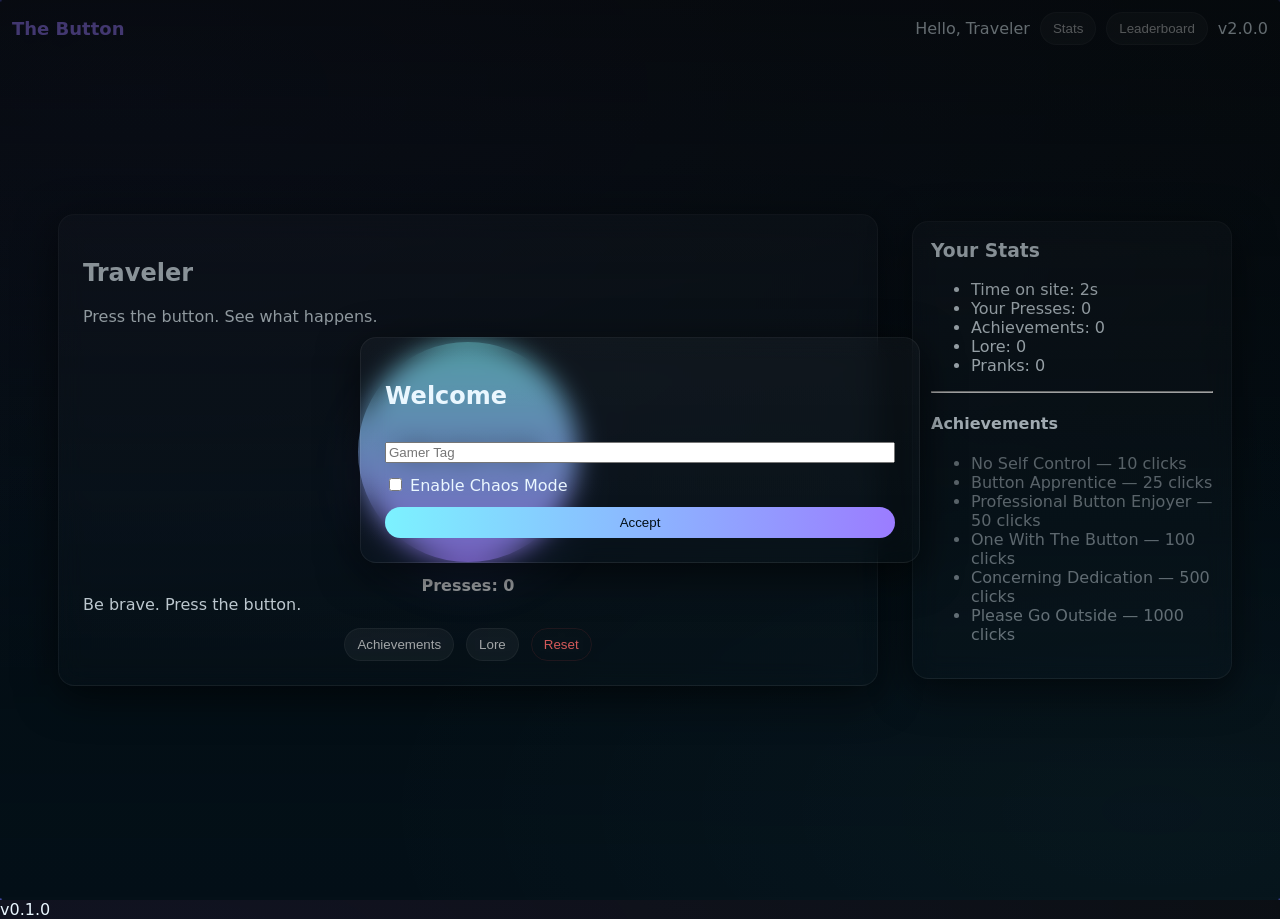
==== achievements.html @ 92d1f746 "bug fixes and added indapendet achivements page" ====
<!doctype html>
<html lang="en">
<head>
  <meta charset="utf-8" />
  <meta name="viewport" content="width=device-width, initial-scale=1" />
  <title>The Button — Press If You Dare</title>
  <link rel="stylesheet" href="style.css" />
</head>

<body>
  <canvas id="particles"></canvas>

  <header class="topbar">
    <div class="brand">The Button</div>
    <div class="stats-mini">
      <span id="visitor-greeting">Welcome.</span>
      <button id="open-stats" class="pill">Stats</button>
      <button id="open-leaderboard" class="pill">
      Leaderboard
      </button>
      <span id="version-display"></span>
    </div>
  </header>

  <main class="stage">
    <section class="center-card">
      <div class="glass card">

        <h1 id="gamer-tag-display">Welcome</h1>
        <p id="subtext">Press the button. See what happens.</p>

        <div class="button-wrap">
          <button id="the-button" class="giant">THE BUTTON</button>
          <div class="counter">Presses: <span id="count">0</span></div>
        </div>

        <div id="message-box">Be brave. Press the button.</div>

        <div class="controls">
          <button id="achievements-toggle" class="pill">Achievements</button>
          <button id="lore-toggle" class="pill">Lore</button>
          <button id="reset" class="pill danger">Reset</button>
        </div>

      </div>
    </section>

    <!-- LOCAL stats only (NOT global) -->
    <aside class="panel">
      <div class="glass side-card">
        <h3>Your Stats</h3>

        <ul>
          <li>Time on site: <span id="stat-time">0s</span></li>
          <li>Your Presses: <span id="stat-presses">0</span></li>
          <li>Achievements: <span id="stat-achievements">0</span></li>
          <li>Lore: <span id="stat-lore">0</span></li>
          <li>Pranks: <span id="stat-pranks">0</span></li>
        </ul>

        <hr />

        <div id="achievements-panel">
          <h4>Achievements</h4>
          <ul id="achievements-list"></ul>
        </div>

        <div id="lore-panel" class="hidden">
          <h4>Lore</h4>
          <div id="lore-list"></div>
        </div>
      </div>
    </aside>

  </main>

  <div id="toast-area"></div>

  <!-- onboarding -->
  <div id="onboard" class="modal">
    <div class="modal-card glass">
      <h2>Welcome</h2>

      <input id="gamer-tag" placeholder="Gamer Tag" maxlength="32" />

      <label>
        <input id="humor-toggle" type="checkbox" />
        Enable Chaos Mode
      </label>

      <button id="accept-onboard" class="pill primary">
        Accept
      </button>
    </div>
  </div>

  <footer>
    <div id="version-display">v0.1.0</div>
  </footer>

  <script src="script.js"></script>
</body>
</html>
---- style.css ----
/* Complete replacement: polished glassmorphism stylesheet for The Button */
:root{
  --bg:#0b0f14;
  --glass: rgba(255,255,255,0.05);
  --glass-2: rgba(255,255,255,0.03);
  --accent:#7cf2ff;
  --accent-2:#9b7cff;
  --neon:#00e6a8;
  --muted:rgba(255,255,255,0.75);
  --danger:#ff6b6b;
  --glass-border: rgba(255,255,255,0.06);
  --card-blur:10px;
}
*{box-sizing:border-box}
html,body{height:100%}
body{
  margin:0;
  background: radial-gradient(1200px 600px at 10% 10%, rgba(123,92,255,0.06), transparent),
              radial-gradient(800px 400px at 90% 90%, rgba(124,242,255,0.03), transparent),
              linear-gradient(180deg,var(--bg),#041018 60%);
  color:#eaf7ff;
  font-family: Inter, ui-sans-serif, system-ui, -apple-system, 'Segoe UI', Roboto, 'Helvetica Neue', Arial;
  -webkit-font-smoothing:antialiased;
  -moz-osx-font-smoothing:grayscale;
  overflow:hidden;
}
.topbar{position:fixed;top:12px;left:12px;right:12px;display:flex;justify-content:space-between;align-items:center;z-index:40}
.brand{font-weight:700;font-size:18px;color:var(--accent-2);text-shadow:0 6px 24px rgba(155,124,255,0.06)}
.stats-mini{display:flex;gap:10px;align-items:center}
.pill{background:var(--glass);border:1px solid var(--glass-border);color:var(--muted);padding:8px 12px;border-radius:999px;backdrop-filter:blur(var(--card-blur));cursor:pointer}
.pill.primary{background:linear-gradient(90deg,var(--accent),var(--accent-2));color:#031018;border:none}
.pill.danger{background:transparent;border:1px solid rgba(255,80,80,0.12);color:var(--danger)}

.stage{display:flex;height:100vh;width:100vw;align-items:center;justify-content:center;padding:48px;gap:24px}
.center-card{flex:1;display:flex;align-items:center;justify-content:center}
.glass{background:linear-gradient(180deg,rgba(255,255,255,0.03),rgba(255,255,255,0.01));border-radius:16px;padding:24px;border:1px solid var(--glass-border);box-shadow:0 10px 40px rgba(0,0,0,0.6);backdrop-filter:blur(12px)}
.card{max-width:820px;width:100%}
.lead h1{margin:0;font-size:28px;letter-spacing:0.4px}
.lead p{margin:6px 0 18px;color:var(--muted)}
.button-wrap{display:flex;flex-direction:column;align-items:center;gap:14px}
.giant{ --size:220px; width:var(--size); height:var(--size); border-radius:50%; border:none; cursor:pointer; font-weight:800; font-size:20px; letter-spacing:2px; color:#031018; background:linear-gradient(180deg,var(--accent),var(--accent-2)); box-shadow:0 20px 50px rgba(124,118,255,0.12), inset 0 -6px 18px rgba(0,0,0,0.12); transition:transform 220ms cubic-bezier(.2,.9,.2,1), box-shadow 220ms; display:flex;align-items:center;justify-content:center}
.giant:active{transform:scale(.98)}
.counter{color:var(--muted);font-weight:600}
.message-box{margin-top:18px;padding:12px;border-radius:12px;background:var(--glass-2);color:var(--muted);min-height:48px;display:flex;align-items:center;justify-content:center}
.controls{display:flex;gap:12px;justify-content:center;margin-top:14px}

.panel{width:320px;max-width:36vw;height:72vh;display:flex;align-items:center}
.panel.hidden{display:none}

/* when body.panel-open is set, ensure panel is visible and animate */
body.panel-open .panel{display:flex;animation:slideIn 260ms ease;}
@keyframes slideIn{from{transform:translateX(12px);opacity:0}to{transform:none;opacity:1}}

/* Boss modal centering override */
.modal.boss{display:flex;align-items:center;justify-content:center}
.modal.boss .modal-card{max-width:640px;width:94vw}
.side-card{width:100%;padding:18px;overflow:auto}
.side-card h3{margin-top:0}
.global-stats{list-style:none;padding:0;margin:0 0 12px 0;color:var(--muted)}
.achievements-list{list-style:none;padding:0;margin:0;display:grid;grid-template-columns:1fr 1fr;gap:8px}
.achievements-list li{background:linear-gradient(90deg,rgba(255,255,255,0.02),transparent);padding:8px;border-radius:8px;font-size:13px;color:var(--muted)}
.lore-list{max-height:220px;overflow:auto;padding:8px;border-radius:8px;background:rgba(255,255,255,0.02)}
.panel-section{margin-top:12px}

#toast-area{position:fixed;right:20px;bottom:20px;display:flex;flex-direction:column;gap:10px;z-index:80}
.toast{background:linear-gradient(90deg,#071018,rgba(255,255,255,0.02));padding:12px 16px;border-radius:10px;color:#dff7ff;border:1px solid rgba(255,255,255,0.04);box-shadow:0 8px 30px rgba(0,0,0,0.5)}

.modal{position:fixed;inset:0;display:flex;align-items:center;justify-content:center;background:linear-gradient(180deg,rgba(2,6,8,0.6),transparent);z-index:90}
.modal-card{width:min(560px,94vw);display:flex;flex-direction:column;gap:12px}
.field{display:flex;flex-direction:column;gap:6px}
.field input[type="text"], .field input[type="email"], .field input[type="password"], .field input{padding:10px;border-radius:10px;border:1px solid rgba(255,255,255,0.04);background:rgba(255,255,255,0.02);color:var(--muted)}
.label{font-weight:700}
.desc{font-size:13px;color:var(--muted)}
.modal-actions{display:flex;justify-content:flex-end;margin-top:6px}

.hidden{display:none}

/* Particles canvas full screen behind UI */
#particles{position:fixed;inset:0;z-index:0}

/* DVD logo used in DVD Mode */
.dvd-logo{position:fixed;z-index:1000;width:120px;height:60px;display:flex;align-items:center;justify-content:center;background:linear-gradient(90deg,var(--accent),var(--accent-2));color:#021018;font-weight:800;border-radius:8px}

/* Responsive */
@media (max-width:900px){
  .panel{display:none}
  .giant{ --size:180px}
  .topbar{padding:10px}
}

@media (max-width:480px){
  .giant{ --size:140px}
  .lead h1{font-size:20px}
  .card{padding:16px}
}

.footer{position:fixed;left:12px;right:12px;bottom:12px;display:flex;justify-content:flex-end;z-index:60}
.version{background:rgba(255,255,255,0.02);padding:6px 10px;border-radius:8px;border:1px solid rgba(255,255,255,0.04);color:var(--muted);font-size:13px}

/* Global statistics floating panel */
#global-stats-panel{backdrop-filter:blur(8px);border:1px solid var(--glass-border);padding:14px;border-radius:12px;box-shadow:0 10px 40px rgba(0,0,0,0.6)}
#global-stats-panel ul{list-style:none;margin:0;padding:0}
#global-stats-panel li{padding:8px 4px;border-bottom:1px solid rgba(255,255,255,0.02);display:flex;justify-content:space-between}
.num-animate{transition:all 420ms cubic-bezier(.2,.9,.2,1);transform-origin:right center}
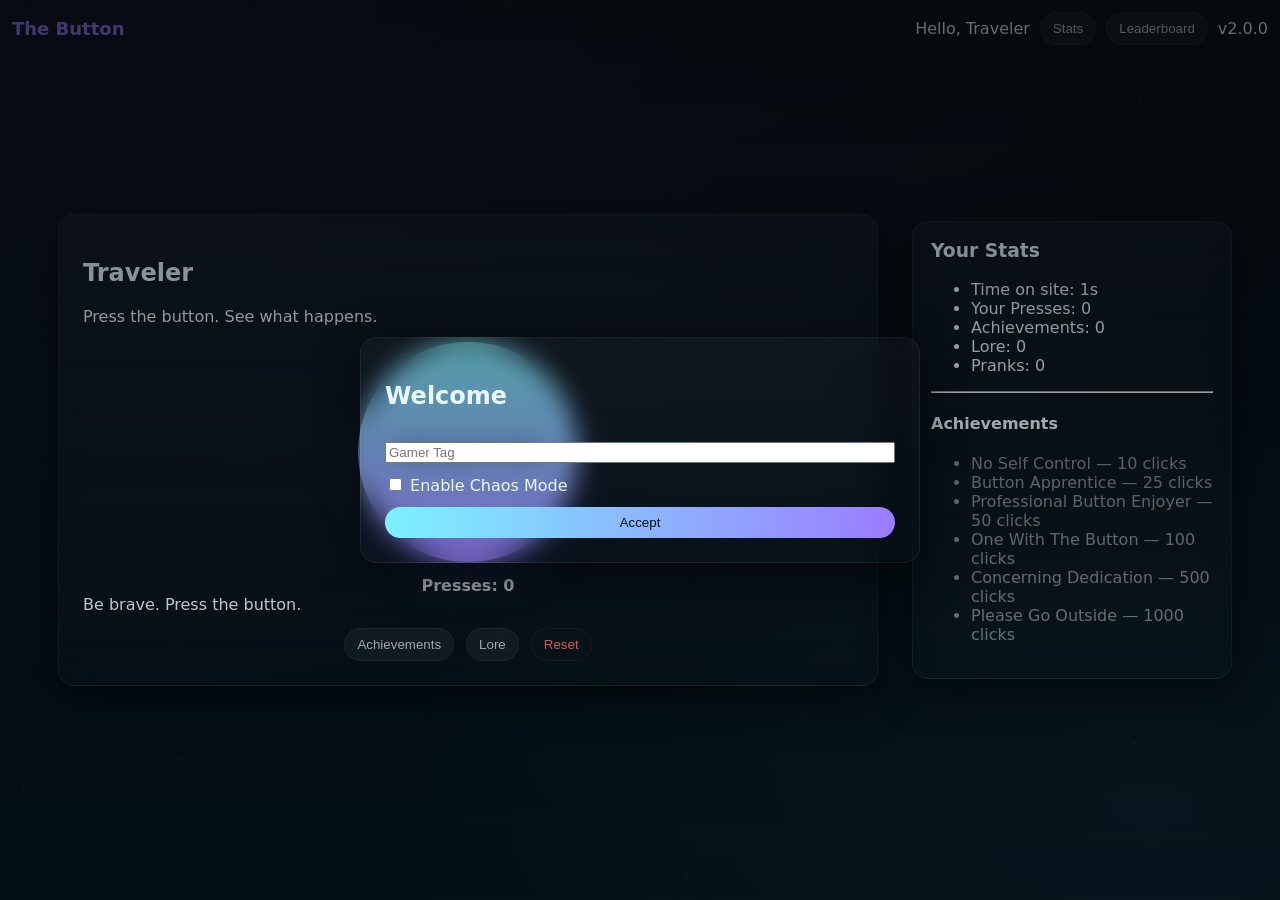
==== commit 1f82cead: "finnaly codex update and hopefully it works" ====
--- a/achievements.html
+++ b/achievements.html
@@ -94,10 +94,6 @@
     </div>
   </div>
 
-  <footer>
-    <div id="version-display">v0.1.0</div>
-  </footer>
-
   <script src="script.js"></script>
 </body>
-</html>+</html>
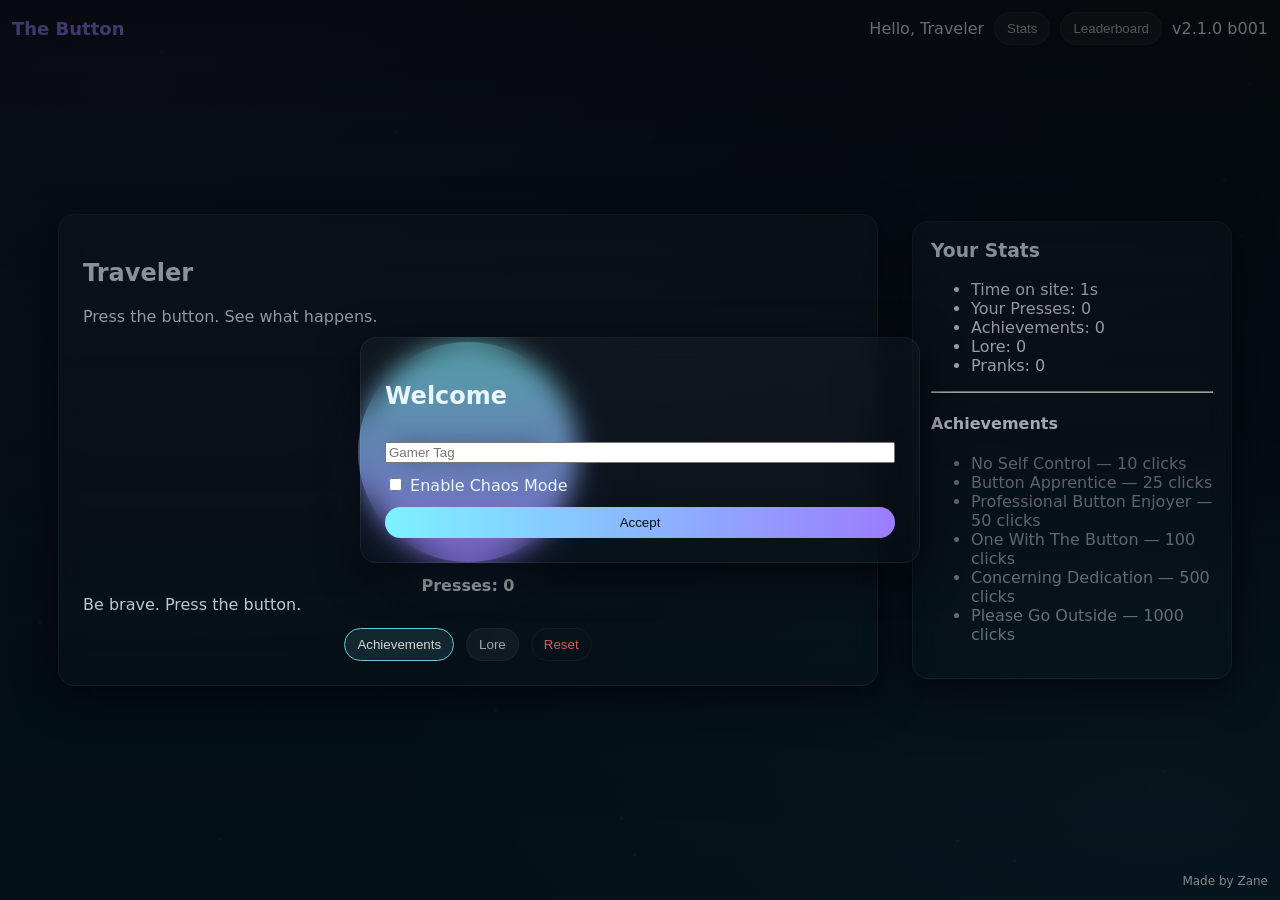
==== commit 4a811b8a: "fixed the buttons" ====
--- a/achievements.html
+++ b/achievements.html
@@ -36,9 +36,9 @@
 
         <div id="message-box">Be brave. Press the button.</div>
 
-        <div class="controls">
-          <button id="achievements-toggle" class="pill">Achievements</button>
-          <button id="lore-toggle" class="pill">Lore</button>
+        <div class="controls" role="tablist" aria-label="Collection view">
+          <button id="achievements-toggle" class="pill active" role="tab" aria-controls="achievements-panel" aria-selected="true">Achievements</button>
+          <button id="lore-toggle" class="pill" role="tab" aria-controls="lore-panel" aria-selected="false">Lore</button>
           <button id="reset" class="pill danger">Reset</button>
         </div>
 
@@ -76,6 +76,10 @@
 
   <div id="toast-area"></div>
 
+  <footer class="footer">
+    <span class="creator-credit">Made by Zane</span>
+  </footer>
+
   <!-- onboarding -->
   <div id="onboard" class="modal">
     <div class="modal-card glass">
--- a/style.css
+++ b/style.css
@@ -30,6 +30,7 @@
 .pill{background:var(--glass);border:1px solid var(--glass-border);color:var(--muted);padding:8px 12px;border-radius:999px;backdrop-filter:blur(var(--card-blur));cursor:pointer}
 .pill.primary{background:linear-gradient(90deg,var(--accent),var(--accent-2));color:#031018;border:none}
 .pill.danger{background:transparent;border:1px solid rgba(255,80,80,0.12);color:var(--danger)}
+.pill.active{border-color:var(--accent);color:#fff;background:rgba(124,242,255,0.12)}
 
 .stage{display:flex;height:100vh;width:100vw;align-items:center;justify-content:center;padding:48px;gap:24px}
 .center-card{flex:1;display:flex;align-items:center;justify-content:center}
@@ -85,17 +86,21 @@
 @media (max-width:900px){
   .panel{display:none}
   .giant{ --size:180px}
-  .topbar{padding:10px}
+  .topbar{padding:10px;align-items:flex-start}
+  .stats-mini{justify-content:flex-end;flex-wrap:wrap}
 }
 
 @media (max-width:480px){
   .giant{ --size:140px}
   .lead h1{font-size:20px}
   .card{padding:16px}
+  #visitor-greeting{display:none}
+  #version-display{width:100%;text-align:right;font-size:12px}
 }
 
-.footer{position:fixed;left:12px;right:12px;bottom:12px;display:flex;justify-content:flex-end;z-index:60}
+.footer{position:fixed;left:12px;right:12px;bottom:12px;display:flex;justify-content:flex-end;z-index:60;pointer-events:none}
 .version{background:rgba(255,255,255,0.02);padding:6px 10px;border-radius:8px;border:1px solid rgba(255,255,255,0.04);color:var(--muted);font-size:13px}
+.creator-credit{color:rgba(255,255,255,0.5);font-size:12px}
 
 /* Global statistics floating panel */
 #global-stats-panel{backdrop-filter:blur(8px);border:1px solid var(--glass-border);padding:14px;border-radius:12px;box-shadow:0 10px 40px rgba(0,0,0,0.6)}
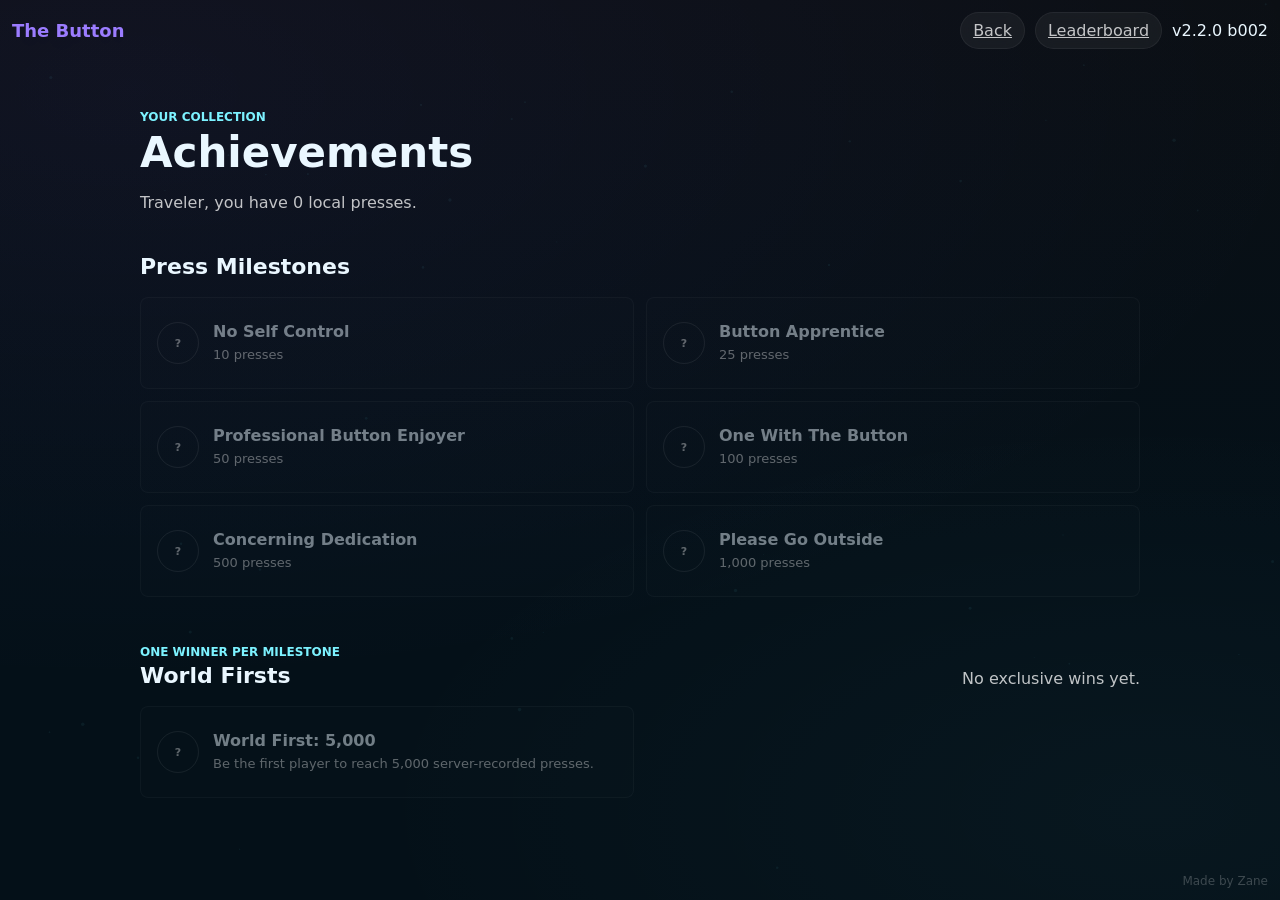
==== commit 370d51a0: "fixed achevements and added the milestones" ====
--- a/achievements.html
+++ b/achievements.html
@@ -3,75 +3,44 @@
 <head>
   <meta charset="utf-8" />
   <meta name="viewport" content="width=device-width, initial-scale=1" />
-  <title>The Button — Press If You Dare</title>
+  <title>The Button - Achievements</title>
   <link rel="stylesheet" href="style.css" />
 </head>
 
-<body>
+<body class="achievements-page">
   <canvas id="particles"></canvas>
 
   <header class="topbar">
-    <div class="brand">The Button</div>
+    <a href="index.html" class="brand">The Button</a>
     <div class="stats-mini">
-      <span id="visitor-greeting">Welcome.</span>
-      <button id="open-stats" class="pill">Stats</button>
-      <button id="open-leaderboard" class="pill">
-      Leaderboard
-      </button>
+      <a href="index.html" class="pill">Back</a>
+      <a href="leaderboard.html" class="pill">Leaderboard</a>
       <span id="version-display"></span>
     </div>
   </header>
 
-  <main class="stage">
-    <section class="center-card">
-      <div class="glass card">
+  <main class="achievements-main">
+    <header class="achievements-heading">
+      <p class="eyebrow">Your collection</p>
+      <h1>Achievements</h1>
+      <p id="achievement-summary" class="muted">Loading your progress...</p>
+    </header>
 
-        <h1 id="gamer-tag-display">Welcome</h1>
-        <p id="subtext">Press the button. See what happens.</p>
-
-        <div class="button-wrap">
-          <button id="the-button" class="giant">THE BUTTON</button>
-          <div class="counter">Presses: <span id="count">0</span></div>
-        </div>
-
-        <div id="message-box">Be brave. Press the button.</div>
-
-        <div class="controls" role="tablist" aria-label="Collection view">
-          <button id="achievements-toggle" class="pill active" role="tab" aria-controls="achievements-panel" aria-selected="true">Achievements</button>
-          <button id="lore-toggle" class="pill" role="tab" aria-controls="lore-panel" aria-selected="false">Lore</button>
-          <button id="reset" class="pill danger">Reset</button>
-        </div>
-
-      </div>
+    <section aria-labelledby="standard-title">
+      <h2 id="standard-title">Press Milestones</h2>
+      <div id="standard-achievements" class="achievement-grid"></div>
     </section>
 
-    <!-- LOCAL stats only (NOT global) -->
-    <aside class="panel">
-      <div class="glass side-card">
-        <h3>Your Stats</h3>
-
-        <ul>
-          <li>Time on site: <span id="stat-time">0s</span></li>
-          <li>Your Presses: <span id="stat-presses">0</span></li>
-          <li>Achievements: <span id="stat-achievements">0</span></li>
-          <li>Lore: <span id="stat-lore">0</span></li>
-          <li>Pranks: <span id="stat-pranks">0</span></li>
-        </ul>
-
-        <hr />
-
-        <div id="achievements-panel">
-          <h4>Achievements</h4>
-          <ul id="achievements-list"></ul>
+    <section aria-labelledby="world-first-title">
+      <div class="section-heading">
+        <div>
+          <p class="eyebrow">One winner per milestone</p>
+          <h2 id="world-first-title">World Firsts</h2>
         </div>
-
-        <div id="lore-panel" class="hidden">
-          <h4>Lore</h4>
-          <div id="lore-list"></div>
-        </div>
+        <span id="world-first-status" class="muted"></span>
       </div>
-    </aside>
-
+      <div id="world-first-achievements" class="achievement-grid exclusive-grid"></div>
+    </section>
   </main>
 
   <div id="toast-area"></div>
@@ -80,24 +49,6 @@
     <span class="creator-credit">Made by Zane</span>
   </footer>
 
-  <!-- onboarding -->
-  <div id="onboard" class="modal">
-    <div class="modal-card glass">
-      <h2>Welcome</h2>
-
-      <input id="gamer-tag" placeholder="Gamer Tag" maxlength="32" />
-
-      <label>
-        <input id="humor-toggle" type="checkbox" />
-        Enable Chaos Mode
-      </label>
-
-      <button id="accept-onboard" class="pill primary">
-        Accept
-      </button>
-    </div>
-  </div>
-
-  <script src="script.js"></script>
+  <script src="achievements.js"></script>
 </body>
 </html>
--- a/style.css
+++ b/style.css
@@ -100,7 +100,37 @@
 
 .footer{position:fixed;left:12px;right:12px;bottom:12px;display:flex;justify-content:flex-end;z-index:60;pointer-events:none}
 .version{background:rgba(255,255,255,0.02);padding:6px 10px;border-radius:8px;border:1px solid rgba(255,255,255,0.04);color:var(--muted);font-size:13px}
-.creator-credit{color:rgba(255,255,255,0.5);font-size:12px}
+.creator-credit{color:rgba(255,255,255,0.22);font-size:12px}
+
+/* Dedicated achievements page */
+.achievements-page{overflow:auto}
+.achievements-page .brand{position:relative;text-decoration:none;z-index:1}
+.achievements-main{position:relative;z-index:1;width:min(1000px,calc(100% - 32px));margin:0 auto;padding:110px 0 80px}
+.achievements-heading{margin-bottom:42px}
+.achievements-heading h1{margin:4px 0 8px;font-size:42px;letter-spacing:0}
+.eyebrow{margin:0;color:var(--accent);font-size:12px;font-weight:800;text-transform:uppercase;letter-spacing:0}
+.muted{color:var(--muted)}
+.achievements-main section+section{margin-top:48px}
+.achievements-main h2{margin:0 0 18px;font-size:22px;letter-spacing:0}
+.section-heading{display:flex;justify-content:space-between;align-items:end;gap:20px;margin-bottom:18px}
+.section-heading h2{margin:4px 0 0}
+.achievement-grid{display:grid;grid-template-columns:repeat(2,minmax(0,1fr));gap:12px}
+.achievement-card{display:flex;align-items:center;gap:14px;min-height:92px;padding:16px;border:1px solid var(--glass-border);border-radius:8px;background:rgba(255,255,255,0.025)}
+.achievement-card h3{margin:0 0 5px;font-size:16px;letter-spacing:0}
+.achievement-card p{margin:0;color:var(--muted);font-size:13px;line-height:1.4}
+.achievement-card.locked{opacity:.48}
+.achievement-card.unlocked{border-color:rgba(124,242,255,.32);background:rgba(124,242,255,.06)}
+.achievement-card.exclusive.unlocked{border-color:rgba(255,215,96,.5);background:rgba(255,215,96,.06)}
+.achievement-marker{display:grid;place-items:center;flex:0 0 42px;width:42px;height:42px;border:1px solid rgba(255,255,255,.14);border-radius:50%;font-size:11px;font-weight:900;color:var(--muted)}
+.achievement-card.unlocked .achievement-marker{border-color:var(--accent);color:var(--accent)}
+.achievement-card.exclusive.unlocked .achievement-marker{border-color:#ffd760;color:#ffd760}
+
+@media (max-width:680px){
+  .achievements-main{padding-top:130px}
+  .achievements-heading h1{font-size:34px}
+  .achievement-grid{grid-template-columns:1fr}
+  .section-heading{align-items:start;flex-direction:column}
+}
 
 /* Global statistics floating panel */
 #global-stats-panel{backdrop-filter:blur(8px);border:1px solid var(--glass-border);padding:14px;border-radius:12px;box-shadow:0 10px 40px rgba(0,0,0,0.6)}
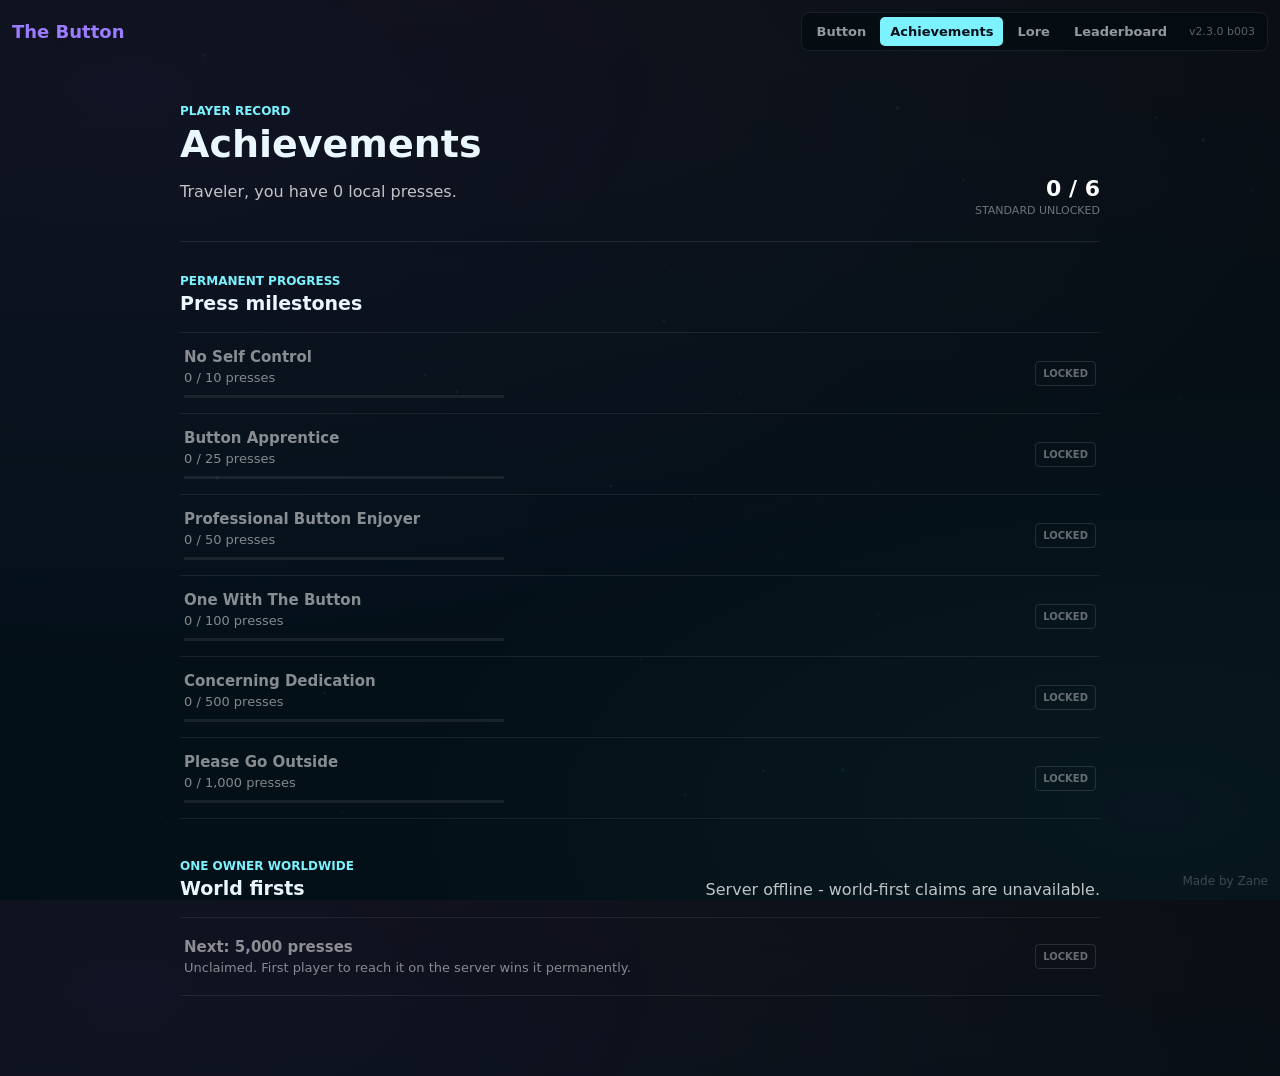
==== commit 16f401fc: "fixed ui bugs" ====
--- a/achievements.html
+++ b/achievements.html
@@ -12,34 +12,47 @@
 
   <header class="topbar">
     <a href="index.html" class="brand">The Button</a>
-    <div class="stats-mini">
-      <a href="index.html" class="pill">Back</a>
-      <a href="leaderboard.html" class="pill">Leaderboard</a>
+    <nav class="page-nav" aria-label="Main navigation">
+      <a href="index.html">Button</a>
+      <a href="achievements.html" class="active" aria-current="page">Achievements</a>
+      <a href="lore.html">Lore</a>
+      <a href="leaderboard.html">Leaderboard</a>
       <span id="version-display"></span>
-    </div>
+    </nav>
   </header>
 
   <main class="achievements-main">
     <header class="achievements-heading">
-      <p class="eyebrow">Your collection</p>
-      <h1>Achievements</h1>
-      <p id="achievement-summary" class="muted">Loading your progress...</p>
+      <div>
+        <p class="eyebrow">Player record</p>
+        <h1>Achievements</h1>
+        <p id="achievement-summary" class="muted">Loading your progress...</p>
+      </div>
+      <div class="achievement-total">
+        <strong id="achievement-count">0 / 6</strong>
+        <span>standard unlocked</span>
+      </div>
     </header>
 
-    <section aria-labelledby="standard-title">
-      <h2 id="standard-title">Press Milestones</h2>
-      <div id="standard-achievements" class="achievement-grid"></div>
+    <section class="achievement-section" aria-labelledby="standard-title">
+      <div class="section-heading">
+        <div>
+          <p class="eyebrow">Permanent progress</p>
+          <h2 id="standard-title">Press milestones</h2>
+        </div>
+      </div>
+      <div id="standard-achievements" class="achievement-list"></div>
     </section>
 
-    <section aria-labelledby="world-first-title">
+    <section class="achievement-section exclusive-section" aria-labelledby="world-first-title">
       <div class="section-heading">
         <div>
-          <p class="eyebrow">One winner per milestone</p>
-          <h2 id="world-first-title">World Firsts</h2>
+          <p class="eyebrow">One owner worldwide</p>
+          <h2 id="world-first-title">World firsts</h2>
         </div>
         <span id="world-first-status" class="muted"></span>
       </div>
-      <div id="world-first-achievements" class="achievement-grid exclusive-grid"></div>
+      <div id="world-first-achievements" class="achievement-list"></div>
     </section>
   </main>
 
--- a/style.css
+++ b/style.css
@@ -27,8 +27,10 @@
 .topbar{position:fixed;top:12px;left:12px;right:12px;display:flex;justify-content:space-between;align-items:center;z-index:40}
 .brand{font-weight:700;font-size:18px;color:var(--accent-2);text-shadow:0 6px 24px rgba(155,124,255,0.06)}
 .stats-mini{display:flex;gap:10px;align-items:center}
-.pill{background:var(--glass);border:1px solid var(--glass-border);color:var(--muted);padding:8px 12px;border-radius:999px;backdrop-filter:blur(var(--card-blur));cursor:pointer}
-.pill.primary{background:linear-gradient(90deg,var(--accent),var(--accent-2));color:#031018;border:none}
+.pill{background:rgba(255,255,255,.035);border:1px solid rgba(255,255,255,.1);color:var(--muted);padding:8px 12px;border-radius:6px;backdrop-filter:blur(var(--card-blur));cursor:pointer;font:inherit;text-decoration:none;transition:background 150ms,border-color 150ms,color 150ms}
+.pill:hover{background:rgba(255,255,255,.075);border-color:rgba(124,242,255,.3);color:#fff}
+.pill:focus-visible{outline:2px solid var(--accent);outline-offset:2px}
+.pill.primary{background:var(--accent);color:#031018;border-color:var(--accent);font-weight:750}
 .pill.danger{background:transparent;border:1px solid rgba(255,80,80,0.12);color:var(--danger)}
 .pill.active{border-color:var(--accent);color:#fff;background:rgba(124,242,255,0.12)}
 
@@ -102,34 +104,53 @@
 .version{background:rgba(255,255,255,0.02);padding:6px 10px;border-radius:8px;border:1px solid rgba(255,255,255,0.04);color:var(--muted);font-size:13px}
 .creator-credit{color:rgba(255,255,255,0.22);font-size:12px}
 
-/* Dedicated achievements page */
-.achievements-page{overflow:auto}
-.achievements-page .brand{position:relative;text-decoration:none;z-index:1}
-.achievements-main{position:relative;z-index:1;width:min(1000px,calc(100% - 32px));margin:0 auto;padding:110px 0 80px}
-.achievements-heading{margin-bottom:42px}
-.achievements-heading h1{margin:4px 0 8px;font-size:42px;letter-spacing:0}
+/* Collection pages */
+.achievements-page,.collection-page{overflow:auto}
+.achievements-page .brand,.collection-page .brand{position:relative;text-decoration:none;z-index:1}
+.page-nav{display:flex;align-items:center;gap:4px;padding:4px;border:1px solid rgba(255,255,255,.08);border-radius:8px;background:rgba(5,12,17,.78);backdrop-filter:blur(14px)}
+.page-nav a{padding:7px 10px;border-radius:5px;color:rgba(255,255,255,.58);font-size:13px;font-weight:650;text-decoration:none}
+.page-nav a:hover{color:#fff;background:rgba(255,255,255,.06)}
+.page-nav a.active{color:#031018;background:var(--accent)}
+.page-nav #version-display{padding:0 8px;color:rgba(255,255,255,.35);font-size:11px}
+.achievements-main,.collection-main{position:relative;z-index:1;width:min(920px,calc(100% - 32px));margin:0 auto;padding:104px 0 80px}
+.achievements-heading,.collection-heading{display:flex;justify-content:space-between;align-items:end;gap:24px;margin-bottom:32px;padding-bottom:24px;border-bottom:1px solid rgba(255,255,255,.09)}
+.achievements-heading h1,.collection-heading h1{margin:4px 0 8px;font-size:38px;letter-spacing:0}
+.achievement-total{flex:0 0 auto;text-align:right}
+.achievement-total strong{display:block;font-size:22px;color:#fff}
+.achievement-total span{display:block;margin-top:3px;color:rgba(255,255,255,.42);font-size:11px;text-transform:uppercase}
 .eyebrow{margin:0;color:var(--accent);font-size:12px;font-weight:800;text-transform:uppercase;letter-spacing:0}
 .muted{color:var(--muted)}
-.achievements-main section+section{margin-top:48px}
-.achievements-main h2{margin:0 0 18px;font-size:22px;letter-spacing:0}
+.achievements-main section+section{margin-top:36px}
+.achievements-main h2{margin:0;font-size:19px;letter-spacing:0}
 .section-heading{display:flex;justify-content:space-between;align-items:end;gap:20px;margin-bottom:18px}
 .section-heading h2{margin:4px 0 0}
-.achievement-grid{display:grid;grid-template-columns:repeat(2,minmax(0,1fr));gap:12px}
-.achievement-card{display:flex;align-items:center;gap:14px;min-height:92px;padding:16px;border:1px solid var(--glass-border);border-radius:8px;background:rgba(255,255,255,0.025)}
-.achievement-card h3{margin:0 0 5px;font-size:16px;letter-spacing:0}
-.achievement-card p{margin:0;color:var(--muted);font-size:13px;line-height:1.4}
-.achievement-card.locked{opacity:.48}
-.achievement-card.unlocked{border-color:rgba(124,242,255,.32);background:rgba(124,242,255,.06)}
-.achievement-card.exclusive.unlocked{border-color:rgba(255,215,96,.5);background:rgba(255,215,96,.06)}
-.achievement-marker{display:grid;place-items:center;flex:0 0 42px;width:42px;height:42px;border:1px solid rgba(255,255,255,.14);border-radius:50%;font-size:11px;font-weight:900;color:var(--muted)}
-.achievement-card.unlocked .achievement-marker{border-color:var(--accent);color:var(--accent)}
-.achievement-card.exclusive.unlocked .achievement-marker{border-color:#ffd760;color:#ffd760}
+.achievement-list{border-top:1px solid rgba(255,255,255,.08)}
+.achievement-row{display:flex;align-items:center;justify-content:space-between;gap:20px;min-height:78px;padding:15px 4px;border-bottom:1px solid rgba(255,255,255,.08)}
+.achievement-copy{min-width:0;flex:1}
+.achievement-row h3{margin:0 0 4px;font-size:15px;letter-spacing:0}
+.achievement-row p{margin:0;color:rgba(255,255,255,.5);font-size:13px}
+.achievement-row.locked h3{color:rgba(255,255,255,.52)}
+.achievement-row.unlocked h3{color:#fff}
+.achievement-marker{flex:0 0 58px;padding:6px 7px;border:1px solid rgba(255,255,255,.12);border-radius:4px;color:rgba(255,255,255,.38);font-size:10px;font-weight:800;text-align:center;text-transform:uppercase}
+.achievement-row.unlocked .achievement-marker{border-color:rgba(0,230,168,.45);color:var(--neon);background:rgba(0,230,168,.07)}
+.achievement-row.exclusive.unlocked .achievement-marker{border-color:rgba(255,215,96,.5);color:#ffd760;background:rgba(255,215,96,.07)}
+.achievement-progress{display:block;width:min(320px,100%);height:3px;margin-top:10px;background:rgba(255,255,255,.08);overflow:hidden}
+.achievement-progress span{display:block;height:100%;background:var(--accent)}
+.exclusive-section{padding-top:4px}
+.lore-archive{border-top:1px solid rgba(255,255,255,.08)}
+.lore-entry{display:grid;grid-template-columns:54px 1fr;gap:14px;align-items:start;padding:15px 4px;border-bottom:1px solid rgba(255,255,255,.08)}
+.lore-number{color:var(--accent);font:700 12px ui-monospace,Consolas,monospace}
+.lore-entry p{margin:0;color:rgba(255,255,255,.72);font-size:14px;line-height:1.55}
+.lore-entry.locked{opacity:.35}
 
 @media (max-width:680px){
-  .achievements-main{padding-top:130px}
-  .achievements-heading h1{font-size:34px}
-  .achievement-grid{grid-template-columns:1fr}
+  .achievements-main,.collection-main{padding-top:150px}
+  .achievements-heading,.collection-heading{align-items:start;flex-direction:column}
+  .achievement-total{text-align:left}
+  .achievements-heading h1,.collection-heading h1{font-size:32px}
   .section-heading{align-items:start;flex-direction:column}
+  .page-nav{max-width:calc(100vw - 24px);justify-content:flex-end;flex-wrap:wrap}
+  .page-nav #version-display{width:100%;text-align:right}
 }
 
 /* Global statistics floating panel */
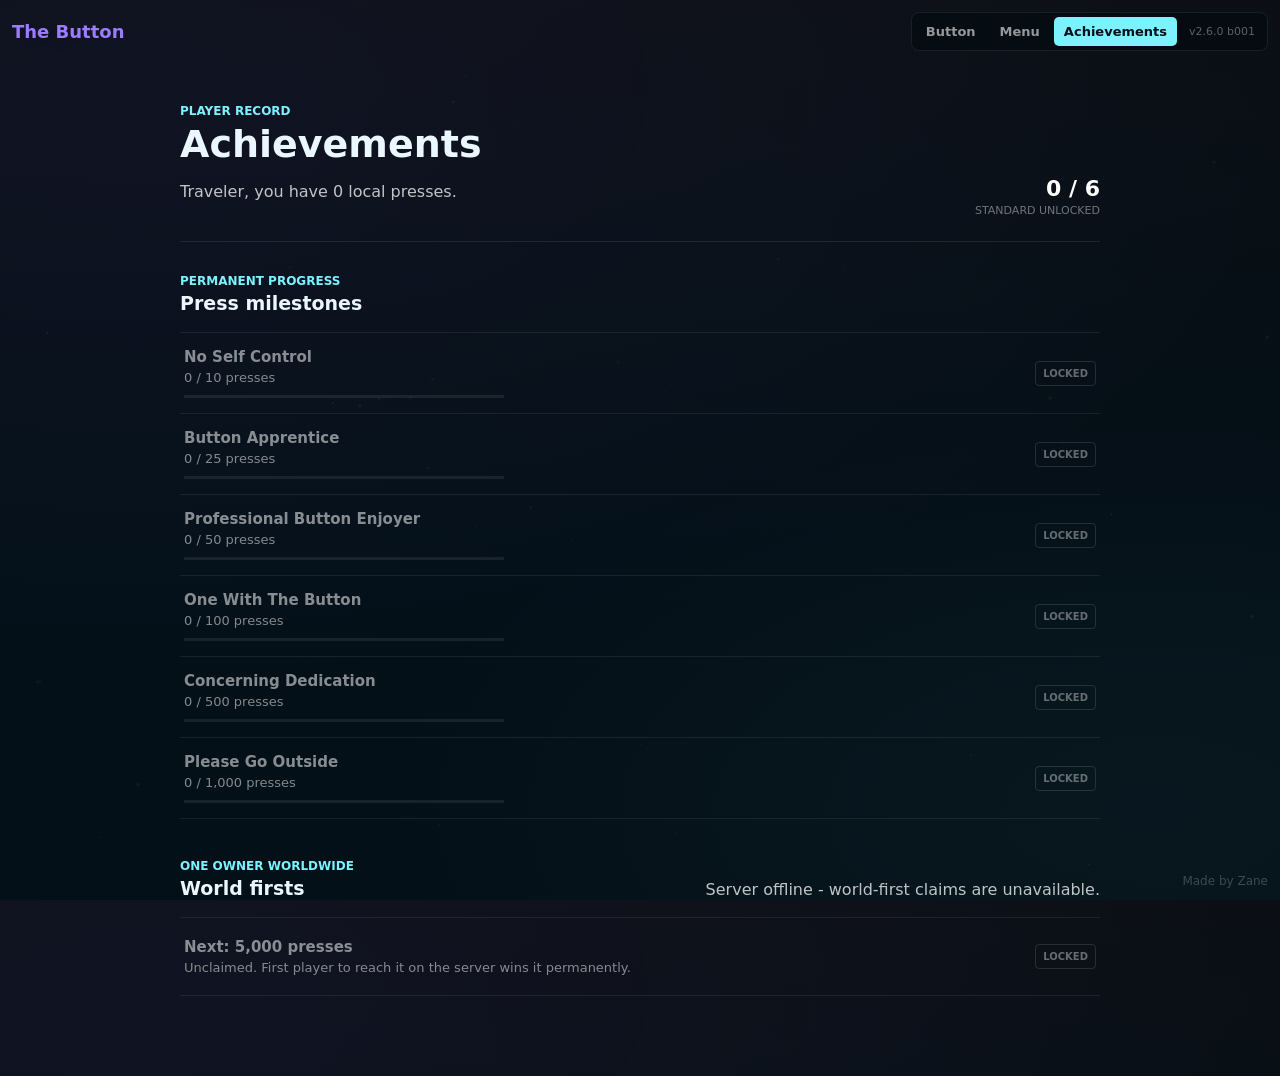
==== commit 6ce9d4b9: "moved everything to a menu and other ui fixes" ====
--- a/achievements.html
+++ b/achievements.html
@@ -14,9 +14,8 @@
     <a href="index.html" class="brand">The Button</a>
     <nav class="page-nav" aria-label="Main navigation">
       <a href="index.html">Button</a>
+      <a href="menu.html">Menu</a>
       <a href="achievements.html" class="active" aria-current="page">Achievements</a>
-      <a href="lore.html">Lore</a>
-      <a href="leaderboard.html">Leaderboard</a>
       <span id="version-display"></span>
     </nav>
   </header>
@@ -62,6 +61,7 @@
     <span class="creator-credit">Made by Zane</span>
   </footer>
 
+  <script src="version-egg.js"></script>
   <script src="achievements.js"></script>
 </body>
 </html>
--- a/style.css
+++ b/style.css
@@ -42,10 +42,26 @@
 .lead p{margin:6px 0 18px;color:var(--muted)}
 .button-wrap{display:flex;flex-direction:column;align-items:center;gap:14px}
 .giant{ --size:220px; width:var(--size); height:var(--size); border-radius:50%; border:none; cursor:pointer; font-weight:800; font-size:20px; letter-spacing:2px; color:#031018; background:linear-gradient(180deg,var(--accent),var(--accent-2)); box-shadow:0 20px 50px rgba(124,118,255,0.12), inset 0 -6px 18px rgba(0,0,0,0.12); transition:transform 220ms cubic-bezier(.2,.9,.2,1), box-shadow 220ms; display:flex;align-items:center;justify-content:center}
+.giant.skin-classic{background:linear-gradient(180deg,var(--accent),var(--accent-2))}
+.giant.skin-sunrise{background:linear-gradient(180deg,#ffd166,#ef476f);color:#241106}
+.giant.skin-matrix{background:linear-gradient(180deg,#00e6a8,#0b6e4f);color:#02140e}
+.giant.skin-royal{background:linear-gradient(180deg,#d7b8ff,#6d44ff);color:#12071f}
+.giant.skin-candy{background:linear-gradient(180deg,#ff8bd1,#7cf2ff);color:#190318}
+.giant.skin-gold{background:linear-gradient(180deg,#ffe66d,#c99700);color:#1c1400}
 .giant:active{transform:scale(.98)}
 .counter{color:var(--muted);font-weight:600}
 .message-box{margin-top:18px;padding:12px;border-radius:12px;background:var(--glass-2);color:var(--muted);min-height:48px;display:flex;align-items:center;justify-content:center}
 .controls{display:flex;gap:12px;justify-content:center;margin-top:14px}
+.daily-strip{display:grid;grid-template-columns:repeat(3,1fr);gap:10px;margin:18px 0 14px}
+.daily-strip div{min-width:0;padding:10px;border:1px solid rgba(255,255,255,.07);border-radius:8px;background:rgba(255,255,255,.025)}
+.daily-strip span{display:block;color:rgba(255,255,255,.48);font-size:11px;font-weight:800;text-transform:uppercase;letter-spacing:0}
+.daily-strip strong{display:block;margin-top:3px;color:#fff;font-size:15px;white-space:nowrap;overflow:hidden;text-overflow:ellipsis}
+.community-goal{margin:0 0 18px}
+.goal-track{height:10px;overflow:hidden;border-radius:999px;background:rgba(255,255,255,.08);border:1px solid rgba(255,255,255,.08)}
+.goal-track span{display:block;width:0;height:100%;background:linear-gradient(90deg,var(--neon),var(--accent));transition:width 360ms ease}
+.community-goal p{margin:7px 0 0;color:rgba(255,255,255,.56);font-size:13px;text-align:center}
+.skin-controls{align-items:center;flex-wrap:wrap}
+.skin-name{min-width:110px;color:#fff;font-weight:750;text-align:center}
 
 .panel{width:320px;max-width:36vw;height:72vh;display:flex;align-items:center}
 .panel.hidden{display:none}
@@ -96,6 +112,9 @@
   .giant{ --size:140px}
   .lead h1{font-size:20px}
   .card{padding:16px}
+  .daily-strip{grid-template-columns:1fr;gap:7px}
+  .daily-strip div{display:flex;align-items:center;justify-content:space-between}
+  .daily-strip strong{font-size:14px}
   #visitor-greeting{display:none}
   #version-display{width:100%;text-align:right;font-size:12px}
 }
@@ -158,3 +177,50 @@
 #global-stats-panel ul{list-style:none;margin:0;padding:0}
 #global-stats-panel li{padding:8px 4px;border-bottom:1px solid rgba(255,255,255,0.02);display:flex;justify-content:space-between}
 .num-animate{transition:all 420ms cubic-bezier(.2,.9,.2,1);transform-origin:right center}
+
+/* Profile / stats page */
+.profile-page{overflow:auto}
+.profile-main{position:relative;z-index:1;width:min(1040px,calc(100% - 32px));margin:0 auto;padding:104px 0 80px}
+.profile-grid{display:grid;grid-template-columns:1.1fr .9fr;gap:18px}
+.profile-card h1,.profile-card h2{margin:0 0 8px;letter-spacing:0}
+.profile-name{display:flex;align-items:end;justify-content:space-between;gap:18px;margin-bottom:20px}
+.profile-name strong{display:block;font-size:34px;color:#fff}
+.profile-name span{display:block;color:rgba(255,255,255,.5);font-size:13px}
+.stat-grid{display:grid;grid-template-columns:repeat(2,minmax(0,1fr));gap:10px}
+.stat-tile{padding:13px;border:1px solid rgba(255,255,255,.07);border-radius:8px;background:rgba(255,255,255,.025)}
+.stat-tile span{display:block;color:rgba(255,255,255,.48);font-size:11px;font-weight:800;text-transform:uppercase}
+.stat-tile strong{display:block;margin-top:5px;color:#fff;font-size:22px}
+.skin-grid{display:grid;grid-template-columns:repeat(2,minmax(0,1fr));gap:10px;margin-top:14px}
+.skin-card{padding:12px;border:1px solid rgba(255,255,255,.08);border-radius:8px;background:rgba(255,255,255,.025)}
+.skin-card{color:inherit;text-align:left;font:inherit;cursor:pointer}
+.skin-card.locked{opacity:.46}
+.skin-card.selected{border-color:rgba(124,242,255,.55);background:rgba(124,242,255,.08)}
+.skin-swatch{width:100%;height:44px;border-radius:999px;margin-bottom:10px}
+.skin-swatch.giant{--size:auto;box-shadow:none;cursor:default;font-size:0}
+.skin-card strong{display:block}
+.skin-card span{display:block;margin-top:3px;color:rgba(255,255,255,.52);font-size:12px}
+.skin-preview-wrap{display:flex;justify-content:center;padding:30px 0 20px}
+.skin-preview-card{display:flex;flex-direction:column}
+.menu-grid{display:grid;grid-template-columns:repeat(2,minmax(0,1fr));gap:14px}
+.menu-tile{min-height:118px;padding:18px;border:1px solid rgba(255,255,255,.08);border-radius:8px;background:rgba(255,255,255,.025);color:inherit;text-decoration:none;display:flex;flex-direction:column;justify-content:space-between;transition:background 150ms,border-color 150ms,transform 150ms}
+.menu-tile:hover{background:rgba(124,242,255,.08);border-color:rgba(124,242,255,.35);transform:translateY(-1px)}
+.menu-tile span{color:var(--accent);font-size:12px;font-weight:800;text-transform:uppercase}
+.menu-tile strong{font-size:18px;line-height:1.25;color:#fff}
+.easter-main{position:relative;z-index:1;min-height:100vh;width:min(780px,calc(100% - 32px));margin:0 auto;display:flex;align-items:center;justify-content:center;padding:104px 0 80px}
+.easter-card{text-align:center}
+.easter-card h1{margin:6px 0 14px;font-size:48px;letter-spacing:0}
+.easter-card p{font-size:17px;line-height:1.65}
+.easter-card .pill{display:inline-flex;margin-top:10px}
+.leaderboard-card{overflow:auto}
+.leaderboard-table{width:100%;border-collapse:collapse}
+.leaderboard-table th,.leaderboard-table td{padding:13px 10px;border-bottom:1px solid rgba(255,255,255,.08);text-align:left}
+.leaderboard-table th{color:rgba(255,255,255,.5);font-size:11px;text-transform:uppercase}
+.leaderboard-table td{color:#fff}
+
+@media (max-width:760px){
+  .profile-main{padding-top:132px}
+  .profile-grid{grid-template-columns:1fr}
+  .profile-name{align-items:start;flex-direction:column}
+  .stat-grid,.skin-grid,.menu-grid{grid-template-columns:1fr}
+  .easter-card h1{font-size:38px}
+}
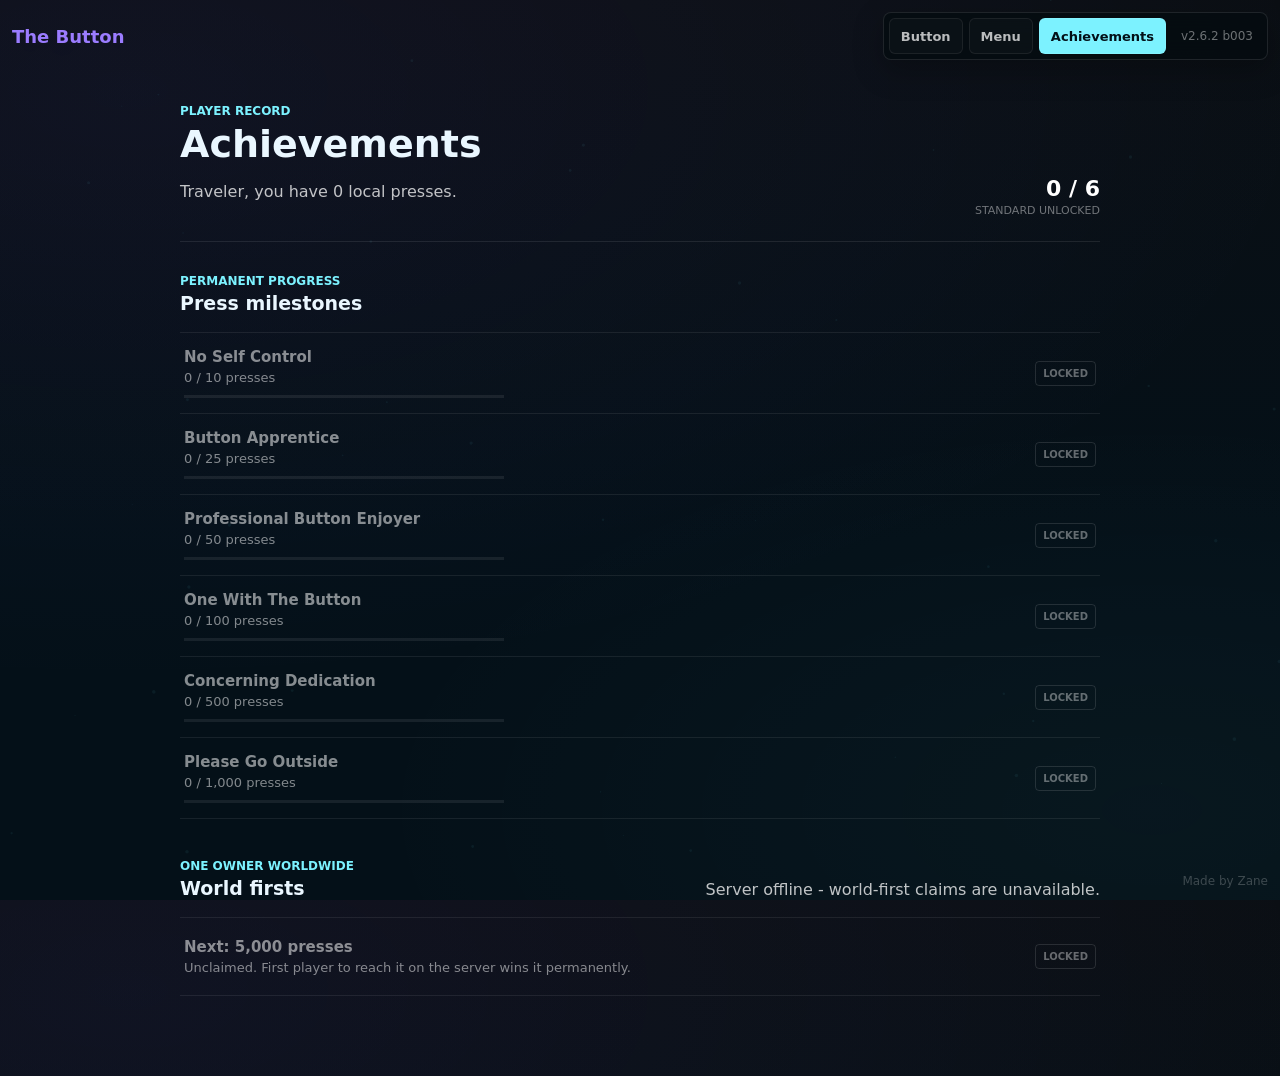
==== commit 90a06ede: "bug fixes" ====
--- a/achievements.html
+++ b/achievements.html
@@ -62,6 +62,7 @@
   </footer>
 
   <script src="version-egg.js"></script>
+  <script src="api-client.js"></script>
   <script src="achievements.js"></script>
 </body>
 </html>
--- a/style.css
+++ b/style.css
@@ -12,7 +12,7 @@
   --card-blur:10px;
 }
 *{box-sizing:border-box}
-html,body{height:100%}
+html,body{height:100%;touch-action:manipulation}
 body{
   margin:0;
   background: radial-gradient(1200px 600px at 10% 10%, rgba(123,92,255,0.06), transparent),
@@ -23,11 +23,12 @@
   -webkit-font-smoothing:antialiased;
   -moz-osx-font-smoothing:grayscale;
   overflow:hidden;
+  overscroll-behavior:none;
 }
 .topbar{position:fixed;top:12px;left:12px;right:12px;display:flex;justify-content:space-between;align-items:center;z-index:40}
 .brand{font-weight:700;font-size:18px;color:var(--accent-2);text-shadow:0 6px 24px rgba(155,124,255,0.06)}
 .stats-mini{display:flex;gap:10px;align-items:center}
-.pill{background:rgba(255,255,255,.035);border:1px solid rgba(255,255,255,.1);color:var(--muted);padding:8px 12px;border-radius:6px;backdrop-filter:blur(var(--card-blur));cursor:pointer;font:inherit;text-decoration:none;transition:background 150ms,border-color 150ms,color 150ms}
+.pill{background:rgba(255,255,255,.035);border:1px solid rgba(255,255,255,.1);color:var(--muted);padding:8px 12px;border-radius:6px;backdrop-filter:blur(var(--card-blur));cursor:pointer;font:inherit;text-decoration:none;transition:background 150ms,border-color 150ms,color 150ms;display:inline-flex;align-items:center;justify-content:center;min-height:38px;-webkit-tap-highlight-color:transparent}
 .pill:hover{background:rgba(255,255,255,.075);border-color:rgba(124,242,255,.3);color:#fff}
 .pill:focus-visible{outline:2px solid var(--accent);outline-offset:2px}
 .pill.primary{background:var(--accent);color:#031018;border-color:var(--accent);font-weight:750}
@@ -41,7 +42,7 @@
 .lead h1{margin:0;font-size:28px;letter-spacing:0.4px}
 .lead p{margin:6px 0 18px;color:var(--muted)}
 .button-wrap{display:flex;flex-direction:column;align-items:center;gap:14px}
-.giant{ --size:220px; width:var(--size); height:var(--size); border-radius:50%; border:none; cursor:pointer; font-weight:800; font-size:20px; letter-spacing:2px; color:#031018; background:linear-gradient(180deg,var(--accent),var(--accent-2)); box-shadow:0 20px 50px rgba(124,118,255,0.12), inset 0 -6px 18px rgba(0,0,0,0.12); transition:transform 220ms cubic-bezier(.2,.9,.2,1), box-shadow 220ms; display:flex;align-items:center;justify-content:center}
+.giant{ --size:220px; width:var(--size); height:var(--size); border-radius:50%; border:none; cursor:pointer; font-weight:800; font-size:20px; letter-spacing:2px; color:#031018; background:linear-gradient(180deg,var(--accent),var(--accent-2)); box-shadow:0 20px 50px rgba(124,118,255,0.12), inset 0 -6px 18px rgba(0,0,0,0.12); transition:transform 120ms cubic-bezier(.2,.9,.2,1), box-shadow 180ms; display:flex;align-items:center;justify-content:center;touch-action:manipulation;user-select:none;-webkit-user-select:none;-webkit-tap-highlight-color:transparent}
 .giant.skin-classic{background:linear-gradient(180deg,var(--accent),var(--accent-2))}
 .giant.skin-sunrise{background:linear-gradient(180deg,#ffd166,#ef476f);color:#241106}
 .giant.skin-matrix{background:linear-gradient(180deg,#00e6a8,#0b6e4f);color:#02140e}
@@ -126,11 +127,12 @@
 /* Collection pages */
 .achievements-page,.collection-page{overflow:auto}
 .achievements-page .brand,.collection-page .brand{position:relative;text-decoration:none;z-index:1}
-.page-nav{display:flex;align-items:center;gap:4px;padding:4px;border:1px solid rgba(255,255,255,.08);border-radius:8px;background:rgba(5,12,17,.78);backdrop-filter:blur(14px)}
-.page-nav a{padding:7px 10px;border-radius:5px;color:rgba(255,255,255,.58);font-size:13px;font-weight:650;text-decoration:none}
+.page-nav{display:flex;align-items:center;gap:6px;padding:5px;border:1px solid rgba(255,255,255,.1);border-radius:8px;background:rgba(5,12,17,.88);backdrop-filter:blur(14px);box-shadow:0 10px 30px rgba(0,0,0,.25)}
+.page-nav a{padding:8px 11px;border:1px solid rgba(255,255,255,.07);border-radius:6px;background:rgba(255,255,255,.025);color:rgba(255,255,255,.72);font-size:13px;font-weight:700;text-decoration:none;min-height:36px;display:inline-flex;align-items:center}
 .page-nav a:hover{color:#fff;background:rgba(255,255,255,.06)}
 .page-nav a.active{color:#031018;background:var(--accent)}
-.page-nav #version-display{padding:0 8px;color:rgba(255,255,255,.35);font-size:11px}
+.page-nav #version-display,#version-display{padding:8px 9px;color:rgba(255,255,255,.42);font-size:12px;cursor:pointer;user-select:none;-webkit-user-select:none;min-height:36px;display:inline-flex;align-items:center;justify-content:center;border-radius:6px;-webkit-tap-highlight-color:transparent}
+.page-nav #version-display:hover,#version-display:hover{color:#fff;background:rgba(255,255,255,.06)}
 .achievements-main,.collection-main{position:relative;z-index:1;width:min(920px,calc(100% - 32px));margin:0 auto;padding:104px 0 80px}
 .achievements-heading,.collection-heading{display:flex;justify-content:space-between;align-items:end;gap:24px;margin-bottom:32px;padding-bottom:24px;border-bottom:1px solid rgba(255,255,255,.09)}
 .achievements-heading h1,.collection-heading h1{margin:4px 0 8px;font-size:38px;letter-spacing:0}
@@ -202,7 +204,7 @@
 .skin-preview-wrap{display:flex;justify-content:center;padding:30px 0 20px}
 .skin-preview-card{display:flex;flex-direction:column}
 .menu-grid{display:grid;grid-template-columns:repeat(2,minmax(0,1fr));gap:14px}
-.menu-tile{min-height:118px;padding:18px;border:1px solid rgba(255,255,255,.08);border-radius:8px;background:rgba(255,255,255,.025);color:inherit;text-decoration:none;display:flex;flex-direction:column;justify-content:space-between;transition:background 150ms,border-color 150ms,transform 150ms}
+.menu-tile{min-height:128px;padding:18px;border:1px solid rgba(124,242,255,.16);border-radius:8px;background:linear-gradient(180deg,rgba(255,255,255,.06),rgba(255,255,255,.025));color:inherit;text-decoration:none;display:flex;flex-direction:column;justify-content:space-between;transition:background 150ms,border-color 150ms,transform 150ms;box-shadow:0 12px 30px rgba(0,0,0,.22);-webkit-tap-highlight-color:transparent}
 .menu-tile:hover{background:rgba(124,242,255,.08);border-color:rgba(124,242,255,.35);transform:translateY(-1px)}
 .menu-tile span{color:var(--accent);font-size:12px;font-weight:800;text-transform:uppercase}
 .menu-tile strong{font-size:18px;line-height:1.25;color:#fff}
@@ -224,3 +226,20 @@
   .stat-grid,.skin-grid,.menu-grid{grid-template-columns:1fr}
   .easter-card h1{font-size:38px}
 }
+
+@media (max-width:560px){
+  .topbar{left:8px;right:8px;top:8px}
+  .brand{font-size:16px}
+  .stats-mini{gap:6px}
+  .stage{padding:88px 14px 64px}
+  .card{width:min(100%,360px);padding:18px}
+  .message-box{font-size:14px;text-align:center}
+  .collection-main,.profile-main{width:calc(100% - 20px);padding-top:112px}
+  .collection-heading{margin-bottom:20px;padding-bottom:18px}
+  .collection-heading h1,.achievements-heading h1{font-size:30px}
+  .page-nav{gap:5px;justify-content:flex-end;max-width:calc(100vw - 16px)}
+  .page-nav a{font-size:12px;padding:7px 9px}
+  .menu-grid{gap:10px}
+  .menu-tile{min-height:104px;padding:15px}
+  .menu-tile strong{font-size:16px}
+}
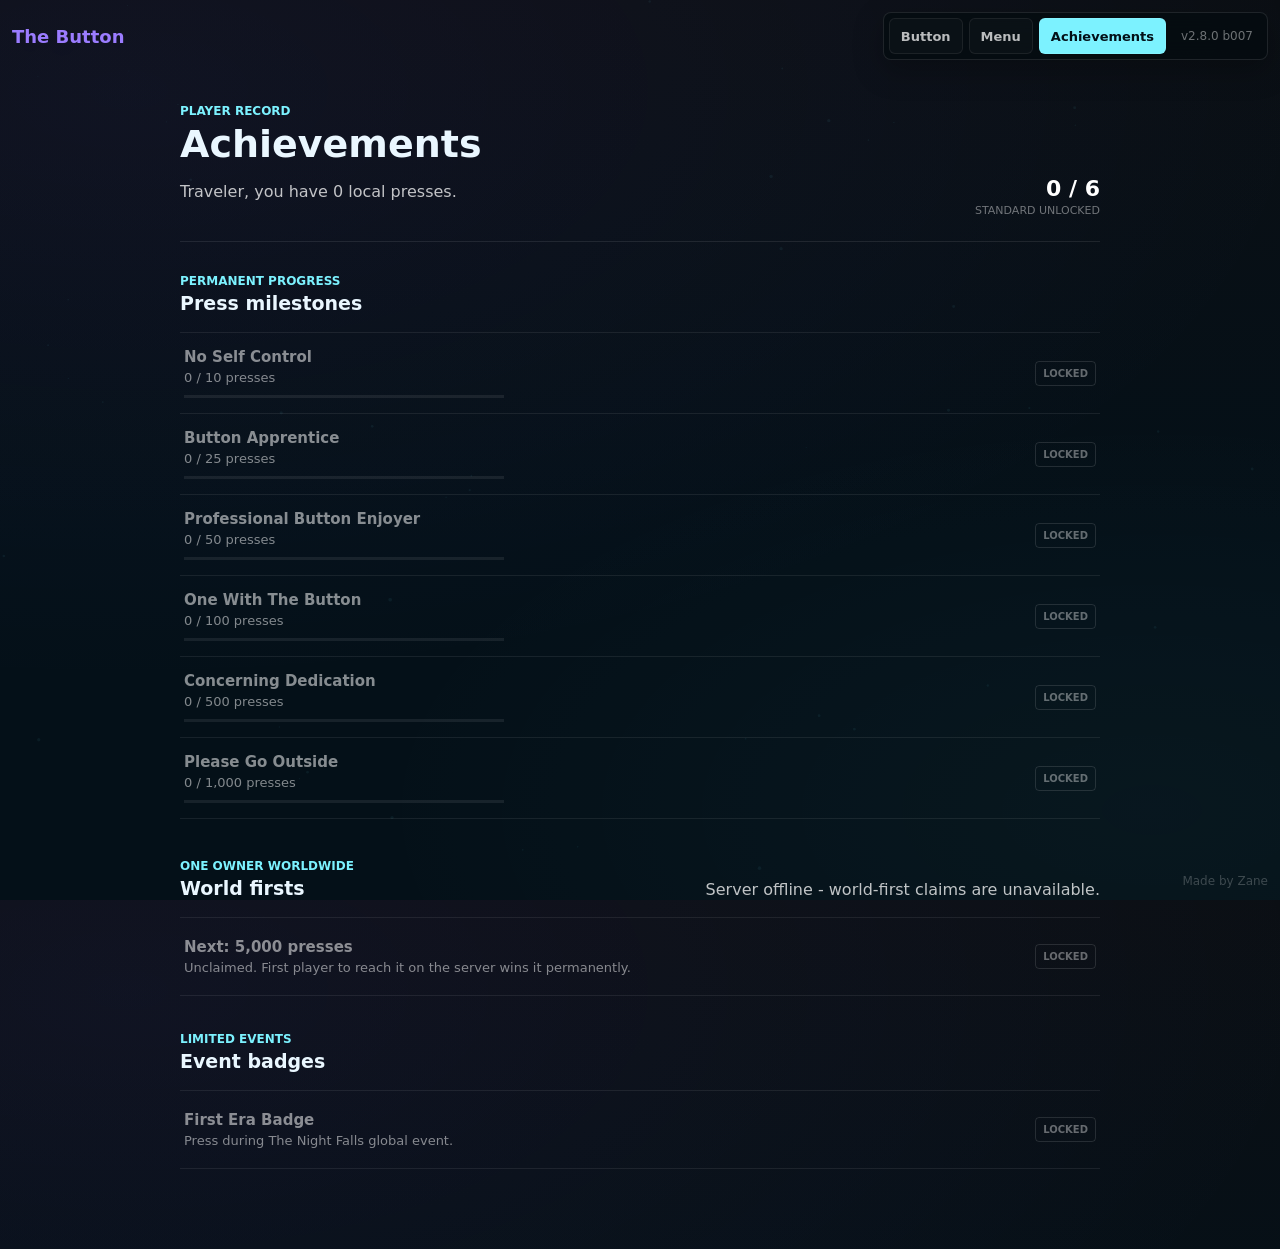
==== commit 36c4264a: "made the thing work hopefully" ====
--- a/achievements.html
+++ b/achievements.html
@@ -53,6 +53,16 @@
       </div>
       <div id="world-first-achievements" class="achievement-list"></div>
     </section>
+
+    <section class="achievement-section event-section" aria-labelledby="event-title">
+      <div class="section-heading">
+        <div>
+          <p class="eyebrow">Limited events</p>
+          <h2 id="event-title">Event badges</h2>
+        </div>
+      </div>
+      <div id="event-achievements" class="achievement-list"></div>
+    </section>
   </main>
 
   <div id="toast-area"></div>
--- a/style.css
+++ b/style.css
@@ -44,6 +44,7 @@
 .button-wrap{display:flex;flex-direction:column;align-items:center;gap:14px}
 .giant{ --size:220px; width:var(--size); height:var(--size); border-radius:50%; border:none; cursor:pointer; font-weight:800; font-size:20px; letter-spacing:2px; color:#031018; background:linear-gradient(180deg,var(--accent),var(--accent-2)); box-shadow:0 20px 50px rgba(124,118,255,0.12), inset 0 -6px 18px rgba(0,0,0,0.12); transition:transform 120ms cubic-bezier(.2,.9,.2,1), box-shadow 180ms; display:flex;align-items:center;justify-content:center;touch-action:manipulation;user-select:none;-webkit-user-select:none;-webkit-tap-highlight-color:transparent}
 .giant.skin-classic{background:linear-gradient(180deg,var(--accent),var(--accent-2))}
+.giant.skin-moon{background:radial-gradient(circle at 35% 25%,#ffffff 0 9%,#d7e7ff 10% 18%,#7e94c9 45%,#151d3d 100%);color:#f7fbff;text-shadow:0 2px 10px rgba(0,0,0,.45)}
 .giant.skin-sunrise{background:linear-gradient(180deg,#ffd166,#ef476f);color:#241106}
 .giant.skin-matrix{background:linear-gradient(180deg,#00e6a8,#0b6e4f);color:#02140e}
 .giant.skin-royal{background:linear-gradient(180deg,#d7b8ff,#6d44ff);color:#12071f}
@@ -218,12 +219,30 @@
 .leaderboard-table th,.leaderboard-table td{padding:13px 10px;border-bottom:1px solid rgba(255,255,255,.08);text-align:left}
 .leaderboard-table th{color:rgba(255,255,255,.5);font-size:11px;text-transform:uppercase}
 .leaderboard-table td{color:#fff}
+.milestone-progress-card{margin-bottom:18px}
+.milestone-list{display:grid;gap:14px}
+.milestone-card{padding:18px;border:1px solid rgba(255,255,255,.08);border-radius:8px;background:linear-gradient(180deg,rgba(255,255,255,.045),rgba(255,255,255,.018));box-shadow:0 14px 36px rgba(0,0,0,.28)}
+.milestone-card.active{border-color:rgba(124,242,255,.42);background:linear-gradient(180deg,rgba(124,242,255,.1),rgba(255,255,255,.025))}
+.milestone-card.unlocked{border-color:rgba(0,230,168,.26)}
+.milestone-card.locked{opacity:.74}
+.milestone-topline{display:flex;align-items:center;justify-content:space-between;gap:12px;margin-bottom:10px}
+.milestone-icon{display:inline-flex;align-items:center;justify-content:center;min-width:76px;height:28px;padding:0 10px;border:1px solid rgba(124,242,255,.24);border-radius:999px;color:var(--accent);font-size:11px;font-weight:900;text-transform:uppercase}
+.milestone-status{padding:5px 8px;border-radius:5px;background:rgba(255,255,255,.055);color:rgba(255,255,255,.66);font-size:10px;font-weight:900;text-transform:uppercase}
+.milestone-card.active .milestone-status{background:rgba(124,242,255,.15);color:var(--accent)}
+.milestone-card.unlocked .milestone-status{background:rgba(0,230,168,.12);color:var(--neon)}
+.milestone-card h2{margin:0 0 6px;font-size:22px;letter-spacing:0}
+.milestone-event{margin:0 0 12px;color:#fff;font-weight:700}
+.milestone-track{margin:12px 0 8px}
+.milestone-columns{display:grid;grid-template-columns:1fr 1fr;gap:16px;margin-top:14px}
+.milestone-columns h3{margin:0 0 8px;color:rgba(255,255,255,.78);font-size:12px;text-transform:uppercase}
+.milestone-columns ul{margin:0;padding-left:18px;color:rgba(255,255,255,.66);line-height:1.55}
 
 @media (max-width:760px){
   .profile-main{padding-top:132px}
   .profile-grid{grid-template-columns:1fr}
   .profile-name{align-items:start;flex-direction:column}
   .stat-grid,.skin-grid,.menu-grid{grid-template-columns:1fr}
+  .milestone-columns{grid-template-columns:1fr}
   .easter-card h1{font-size:38px}
 }
 
